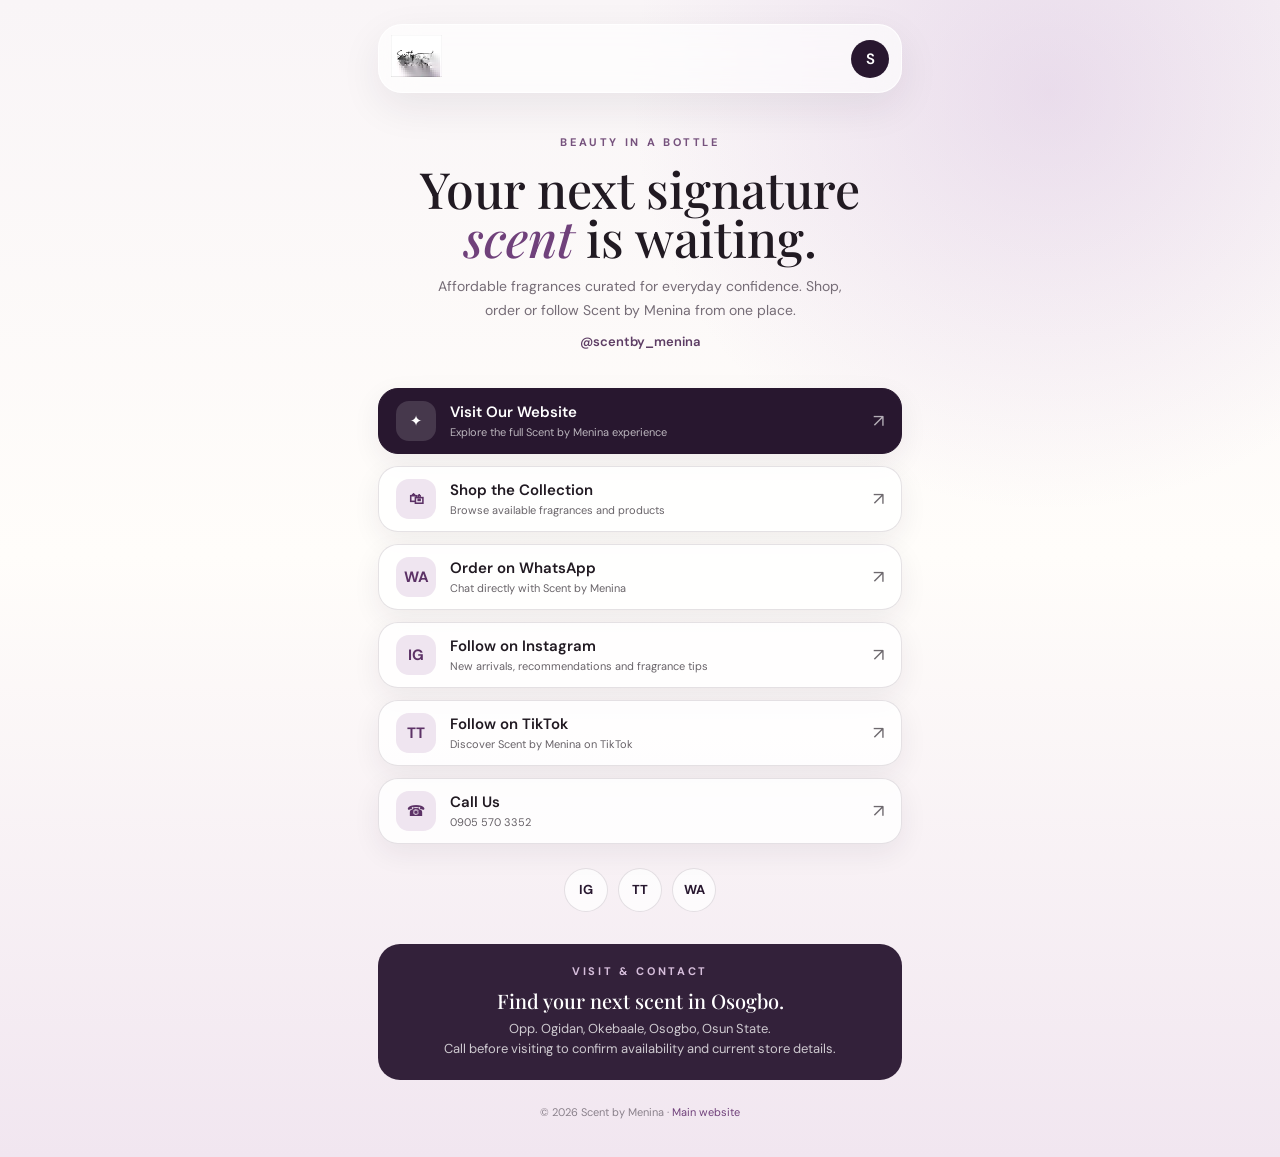
==== links.html @ 70f048dd "Add branded social links page for Scent by Menina" ====
<!doctype html>
<html lang="en">
<head>
  <meta charset="utf-8">
  <meta name="viewport" content="width=device-width, initial-scale=1, viewport-fit=cover">
  <meta name="theme-color" content="#24152b">
  <meta name="description" content="Scent by Menina — all the places to shop, order and follow the brand online.">
  <title>Scent by Menina | Links</title>
  <style>
    @import url('https://fonts.googleapis.com/css2?family=DM+Sans:wght@400;500;600;700&family=Playfair+Display:ital,wght@0,500;0,600;1,500;1,600&display=swap');
    :root{--plum:#28172f;--plum2:#3d2347;--cream:#fbf8f5;--lilac:#eaddea;--ink:#211a22;--muted:#756c76;--line:rgba(40,23,47,.12)}
    *{box-sizing:border-box} html{scroll-behavior:smooth} body{margin:0;min-height:100vh;background:radial-gradient(circle at 82% 8%,rgba(191,153,205,.28),transparent 28%),linear-gradient(180deg,#f9f5f7 0%,#fffdfa 48%,#f1e6f0 100%);color:var(--ink);font-family:'DM Sans',system-ui,sans-serif}
    .page{width:min(100%,560px);margin:auto;min-height:100vh;padding:24px 18px 34px;display:flex;flex-direction:column}
    .topbar{display:flex;align-items:center;justify-content:space-between;padding:10px 12px;border:1px solid rgba(255,255,255,.8);background:rgba(255,255,255,.62);backdrop-filter:blur(18px);border-radius:24px;box-shadow:0 14px 40px rgba(43,25,49,.08)}
    .logo{height:42px;width:auto;max-width:170px;object-fit:contain}.mark{width:38px;height:38px;border-radius:50%;display:grid;place-items:center;background:var(--plum);color:#fff;font-size:15px;font-weight:600}
    .intro{text-align:center;padding:42px 10px 22px}.eyebrow{font-size:11px;letter-spacing:.24em;text-transform:uppercase;color:#76527d;font-weight:700;margin-bottom:15px}.intro h1{font-family:'Playfair Display',Georgia,serif;font-size:clamp(34px,9vw,50px);line-height:.98;font-weight:500;margin:0 0 13px}.intro h1 em{color:#70417b}.intro p{max-width:420px;margin:0 auto;color:var(--muted);font-size:14px;line-height:1.7}.handle{margin-top:10px;font-size:13px;color:#5d3d64;font-weight:600}
    .links{display:grid;gap:12px;margin-top:16px}.link{position:relative;display:flex;align-items:center;gap:14px;min-height:66px;padding:12px 17px;border-radius:20px;border:1px solid var(--line);background:rgba(255,255,255,.82);color:var(--ink);text-decoration:none;box-shadow:0 9px 28px rgba(44,24,50,.07);transition:transform .2s ease,box-shadow .2s ease,background .2s ease}.link:hover{transform:translateY(-2px);box-shadow:0 14px 34px rgba(44,24,50,.12)}.link.primary{background:var(--plum);color:#fff;border-color:var(--plum)}.icon{width:40px;height:40px;flex:0 0 40px;border-radius:13px;display:grid;place-items:center;background:#efe5f0;color:#5c3266;font-weight:700;font-size:15px}.primary .icon{background:rgba(255,255,255,.14);color:#fff}.copy{display:flex;flex-direction:column;gap:3px;min-width:0}.copy strong{font-size:15px;font-weight:600}.copy span{font-size:11px;opacity:.68}.arrow{margin-left:auto;font-size:18px;opacity:.65}
    .socials{display:flex;justify-content:center;gap:10px;margin:24px 0 8px}.social{width:44px;height:44px;border-radius:50%;display:grid;place-items:center;text-decoration:none;background:rgba(255,255,255,.75);border:1px solid var(--line);color:var(--plum);font-weight:700;font-size:13px}.social:hover{background:#fff}
    .location{margin-top:24px;padding:20px;border-radius:22px;background:rgba(42,23,49,.95);color:#fff;text-align:center}.location .eyebrow{color:#d7bfdc;margin-bottom:9px}.location p{margin:0;color:rgba(255,255,255,.76);font-size:13px;line-height:1.6}.location strong{font-family:'Playfair Display',Georgia,serif;font-size:20px;font-weight:500;display:block;margin-bottom:5px}
    footer{text-align:center;padding:25px 0 4px;color:#8a818b;font-size:11px}footer a{color:#70417b;text-decoration:none}
    @media(max-width:390px){.page{padding-left:14px;padding-right:14px}.intro{padding-top:34px}.link{min-height:62px}.logo{max-width:150px}}
  </style>
</head>
<body>
  <main class="page">
    <header class="topbar">
      <a href="/" aria-label="Scent by Menina home"><img class="logo" src="/logo.webp" alt="Scent by Menina"></a>
      <div class="mark" aria-hidden="true">S</div>
    </header>

    <section class="intro">
      <div class="eyebrow">Beauty in a bottle</div>
      <h1>Your next signature <em>scent</em> is waiting.</h1>
      <p>Affordable fragrances curated for everyday confidence. Shop, order or follow Scent by Menina from one place.</p>
      <div class="handle">@scentby_menina</div>
    </section>

    <nav class="links" aria-label="Scent by Menina links">
      <a class="link primary" href="https://scent-by-menina.vercel.app/">
        <span class="icon">✦</span><span class="copy"><strong>Visit Our Website</strong><span>Explore the full Scent by Menina experience</span></span><span class="arrow">↗</span>
      </a>
      <a class="link" href="https://scentbymenina1.bumpa.shop/?utm_source=links&utm_medium=social&utm_content=links_page">
        <span class="icon">🛍</span><span class="copy"><strong>Shop the Collection</strong><span>Browse available fragrances and products</span></span><span class="arrow">↗</span>
      </a>
      <a class="link" href="https://wa.me/2349055703352?text=Hello%20Scent%20by%20Menina%2C%20I%27d%20like%20to%20make%20an%20enquiry.">
        <span class="icon">WA</span><span class="copy"><strong>Order on WhatsApp</strong><span>Chat directly with Scent by Menina</span></span><span class="arrow">↗</span>
      </a>
      <a class="link" href="https://www.instagram.com/scentby_menina/">
        <span class="icon">IG</span><span class="copy"><strong>Follow on Instagram</strong><span>New arrivals, recommendations and fragrance tips</span></span><span class="arrow">↗</span>
      </a>
      <a class="link" href="https://www.tiktok.com/@scentby_menina">
        <span class="icon">TT</span><span class="copy"><strong>Follow on TikTok</strong><span>Discover Scent by Menina on TikTok</span></span><span class="arrow">↗</span>
      </a>
      <a class="link" href="tel:+2349055703352">
        <span class="icon">☎</span><span class="copy"><strong>Call Us</strong><span>0905 570 3352</span></span><span class="arrow">↗</span>
      </a>
    </nav>

    <div class="socials" aria-label="Social links">
      <a class="social" href="https://www.instagram.com/scentby_menina/" aria-label="Instagram">IG</a>
      <a class="social" href="https://www.tiktok.com/@scentby_menina" aria-label="TikTok">TT</a>
      <a class="social" href="https://wa.me/2349055703352" aria-label="WhatsApp">WA</a>
    </div>

    <section class="location">
      <div class="eyebrow">Visit & contact</div>
      <strong>Find your next scent in Osogbo.</strong>
      <p>Opp. Ogidan, Okebaale, Osogbo, Osun State.<br>Call before visiting to confirm availability and current store details.</p>
    </section>

    <footer>© 2026 Scent by Menina · <a href="/">Main website</a></footer>
  </main>
</body>
</html>
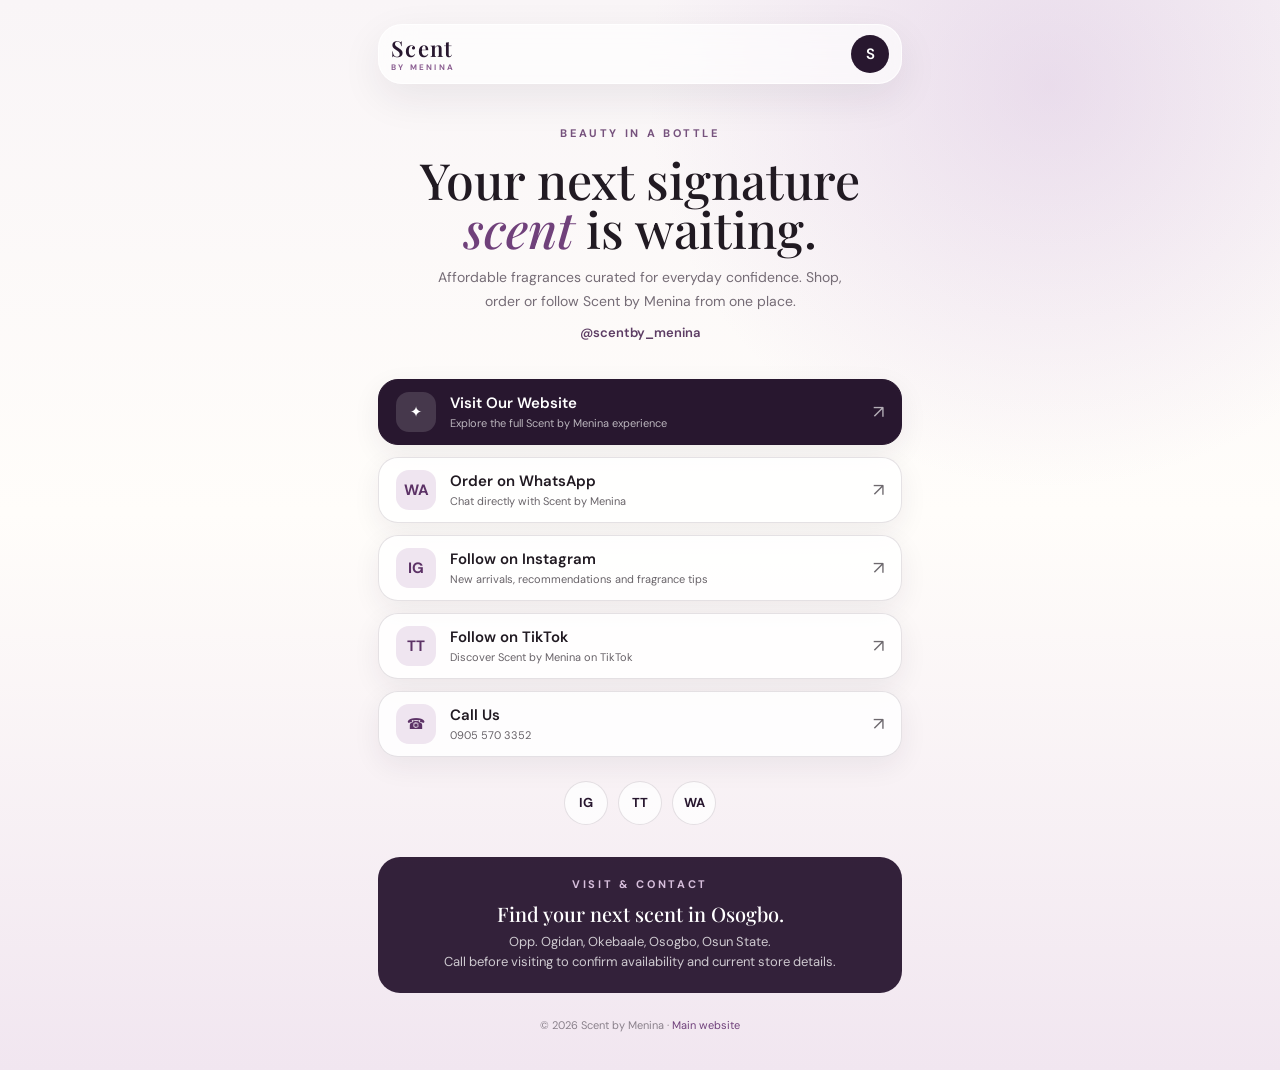
==== commit 4784fb80: "Fix links page logo and remove inactive Bumpa shop link" ====
--- a/links.html
+++ b/links.html
@@ -12,19 +12,19 @@
     *{box-sizing:border-box} html{scroll-behavior:smooth} body{margin:0;min-height:100vh;background:radial-gradient(circle at 82% 8%,rgba(191,153,205,.28),transparent 28%),linear-gradient(180deg,#f9f5f7 0%,#fffdfa 48%,#f1e6f0 100%);color:var(--ink);font-family:'DM Sans',system-ui,sans-serif}
     .page{width:min(100%,560px);margin:auto;min-height:100vh;padding:24px 18px 34px;display:flex;flex-direction:column}
     .topbar{display:flex;align-items:center;justify-content:space-between;padding:10px 12px;border:1px solid rgba(255,255,255,.8);background:rgba(255,255,255,.62);backdrop-filter:blur(18px);border-radius:24px;box-shadow:0 14px 40px rgba(43,25,49,.08)}
-    .logo{height:42px;width:auto;max-width:170px;object-fit:contain}.mark{width:38px;height:38px;border-radius:50%;display:grid;place-items:center;background:var(--plum);color:#fff;font-size:15px;font-weight:600}
+    .brand{display:inline-flex;align-items:center;text-decoration:none;color:var(--plum);line-height:1}.brand-name{font-family:'Playfair Display',Georgia,serif;font-size:22px;letter-spacing:.06em;font-weight:600}.brand-by{display:block;margin-top:4px;font-family:'DM Sans',system-ui,sans-serif;font-size:8px;letter-spacing:.28em;text-transform:uppercase;color:#8a5d90;font-weight:700}.brand-wrap{display:flex;flex-direction:column}.mark{width:38px;height:38px;border-radius:50%;display:grid;place-items:center;background:var(--plum);color:#fff;font-size:15px;font-weight:600}
     .intro{text-align:center;padding:42px 10px 22px}.eyebrow{font-size:11px;letter-spacing:.24em;text-transform:uppercase;color:#76527d;font-weight:700;margin-bottom:15px}.intro h1{font-family:'Playfair Display',Georgia,serif;font-size:clamp(34px,9vw,50px);line-height:.98;font-weight:500;margin:0 0 13px}.intro h1 em{color:#70417b}.intro p{max-width:420px;margin:0 auto;color:var(--muted);font-size:14px;line-height:1.7}.handle{margin-top:10px;font-size:13px;color:#5d3d64;font-weight:600}
     .links{display:grid;gap:12px;margin-top:16px}.link{position:relative;display:flex;align-items:center;gap:14px;min-height:66px;padding:12px 17px;border-radius:20px;border:1px solid var(--line);background:rgba(255,255,255,.82);color:var(--ink);text-decoration:none;box-shadow:0 9px 28px rgba(44,24,50,.07);transition:transform .2s ease,box-shadow .2s ease,background .2s ease}.link:hover{transform:translateY(-2px);box-shadow:0 14px 34px rgba(44,24,50,.12)}.link.primary{background:var(--plum);color:#fff;border-color:var(--plum)}.icon{width:40px;height:40px;flex:0 0 40px;border-radius:13px;display:grid;place-items:center;background:#efe5f0;color:#5c3266;font-weight:700;font-size:15px}.primary .icon{background:rgba(255,255,255,.14);color:#fff}.copy{display:flex;flex-direction:column;gap:3px;min-width:0}.copy strong{font-size:15px;font-weight:600}.copy span{font-size:11px;opacity:.68}.arrow{margin-left:auto;font-size:18px;opacity:.65}
     .socials{display:flex;justify-content:center;gap:10px;margin:24px 0 8px}.social{width:44px;height:44px;border-radius:50%;display:grid;place-items:center;text-decoration:none;background:rgba(255,255,255,.75);border:1px solid var(--line);color:var(--plum);font-weight:700;font-size:13px}.social:hover{background:#fff}
     .location{margin-top:24px;padding:20px;border-radius:22px;background:rgba(42,23,49,.95);color:#fff;text-align:center}.location .eyebrow{color:#d7bfdc;margin-bottom:9px}.location p{margin:0;color:rgba(255,255,255,.76);font-size:13px;line-height:1.6}.location strong{font-family:'Playfair Display',Georgia,serif;font-size:20px;font-weight:500;display:block;margin-bottom:5px}
     footer{text-align:center;padding:25px 0 4px;color:#8a818b;font-size:11px}footer a{color:#70417b;text-decoration:none}
-    @media(max-width:390px){.page{padding-left:14px;padding-right:14px}.intro{padding-top:34px}.link{min-height:62px}.logo{max-width:150px}}
+    @media(max-width:390px){.page{padding-left:14px;padding-right:14px}.intro{padding-top:34px}.link{min-height:62px}.brand-name{font-size:20px}}
   </style>
 </head>
 <body>
   <main class="page">
     <header class="topbar">
-      <a href="/" aria-label="Scent by Menina home"><img class="logo" src="/logo.webp" alt="Scent by Menina"></a>
+      <a class="brand" href="/" aria-label="Scent by Menina home"><span class="brand-wrap"><span class="brand-name">Scent</span><span class="brand-by">by Menina</span></span></a>
       <div class="mark" aria-hidden="true">S</div>
     </header>
 
@@ -38,9 +38,6 @@
     <nav class="links" aria-label="Scent by Menina links">
       <a class="link primary" href="https://scent-by-menina.vercel.app/">
         <span class="icon">✦</span><span class="copy"><strong>Visit Our Website</strong><span>Explore the full Scent by Menina experience</span></span><span class="arrow">↗</span>
-      </a>
-      <a class="link" href="https://scentbymenina1.bumpa.shop/?utm_source=links&utm_medium=social&utm_content=links_page">
-        <span class="icon">🛍</span><span class="copy"><strong>Shop the Collection</strong><span>Browse available fragrances and products</span></span><span class="arrow">↗</span>
       </a>
       <a class="link" href="https://wa.me/2349055703352?text=Hello%20Scent%20by%20Menina%2C%20I%27d%20like%20to%20make%20an%20enquiry.">
         <span class="icon">WA</span><span class="copy"><strong>Order on WhatsApp</strong><span>Chat directly with Scent by Menina</span></span><span class="arrow">↗</span>
